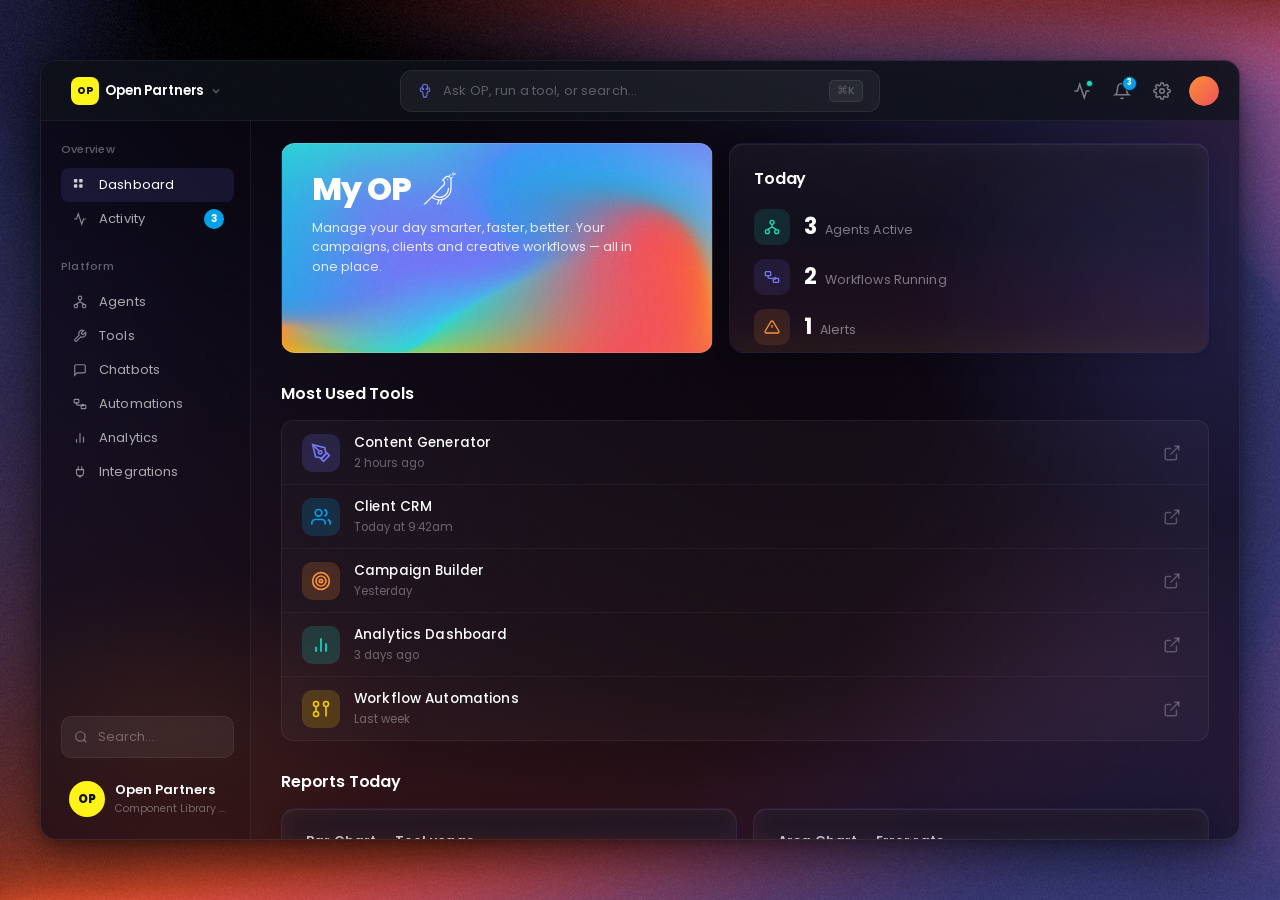
==== open-partners-dark-ui/index.html @ a2d7dea4 "Open Partners Dark UI — AI workspace dashboard Glassmorphism dark UI dashboard for Open Partners' in" ====
<!DOCTYPE html>
<html lang="en">
<head>
  <meta charset="UTF-8">
  <meta name="viewport" content="width=device-width, initial-scale=1.0">
  <title>Open Partners – Dark UI</title>
  <link rel="preconnect" href="https://fonts.googleapis.com">
  <link rel="preconnect" href="https://fonts.gstatic.com" crossorigin>
  <link href="https://fonts.googleapis.com/css2?family=Poppins:wght@300;400;500;600;700;800&display=swap" rel="stylesheet">
  <link rel="stylesheet" href="styles.css">
</head>
<body>

  <!-- OP branded background using the Abyss gradient image -->
  <div class="background"></div>

  <!-- Main application window – the dark glass container -->
  <div class="app-window">

    <!-- Workspace control bar -->
    <div class="control-bar">

      <!-- Left: workspace switcher (single OP identity) -->
      <div class="control-bar-left">
        <div class="workspace-switcher">
          <div class="workspace-icon">OP</div>
          <span class="workspace-name">Open Partners</span>
          <svg class="workspace-chevron" width="12" height="12" viewBox="0 0 24 24" fill="none" stroke="currentColor" stroke-width="2.5">
            <polyline points="6 9 12 15 18 9"/>
          </svg>
        </div>
      </div>

      <!-- Center: AI command bar -->
      <div class="command-bar">
        <svg class="command-bar-icon" width="16" height="16" viewBox="0 0 24 24" fill="none" stroke="currentColor" stroke-width="2">
          <path d="M12 2a4 4 0 0 1 4 4v1a3 3 0 0 1 3 3v1a2 2 0 0 1-2 2h-1l-2 8h-4l-2-8H7a2 2 0 0 1-2-2v-1a3 3 0 0 1 3-3V6a4 4 0 0 1 4-4z"/>
          <circle cx="9" cy="9" r="1" fill="currentColor"/>
          <circle cx="15" cy="9" r="1" fill="currentColor"/>
        </svg>
        <span class="command-bar-text">Ask OP, run a tool, or search…</span>
        <kbd class="command-bar-shortcut">⌘K</kbd>
      </div>

      <!-- Right: global controls -->
      <div class="control-bar-right">
        <!-- Activity pulse -->
        <div class="control-icon" title="Activity">
          <svg width="18" height="18" viewBox="0 0 24 24" fill="none" stroke="currentColor" stroke-width="2">
            <polyline points="22 12 18 12 15 21 9 3 6 12 2 12"/>
          </svg>
          <span class="control-dot"></span>
        </div>
        <!-- Notifications -->
        <div class="control-icon" title="Notifications">
          <svg width="18" height="18" viewBox="0 0 24 24" fill="none" stroke="currentColor" stroke-width="2">
            <path d="M18 8A6 6 0 0 0 6 8c0 7-3 9-3 9h18s-3-2-3-9"/>
            <path d="M13.73 21a2 2 0 0 1-3.46 0"/>
          </svg>
          <span class="badge">3</span>
        </div>
        <!-- Settings -->
        <div class="control-icon" title="Settings">
          <svg width="18" height="18" viewBox="0 0 24 24" fill="none" stroke="currentColor" stroke-width="2">
            <circle cx="12" cy="12" r="3"/>
            <path d="M19.4 15a1.65 1.65 0 0 0 .33 1.82l.06.06a2 2 0 0 1-2.83 2.83l-.06-.06a1.65 1.65 0 0 0-1.82-.33 1.65 1.65 0 0 0-1 1.51V21a2 2 0 0 1-4 0v-.09A1.65 1.65 0 0 0 9 19.4a1.65 1.65 0 0 0-1.82.33l-.06.06a2 2 0 0 1-2.83-2.83l.06-.06A1.65 1.65 0 0 0 4.68 15a1.65 1.65 0 0 0-1.51-1H3a2 2 0 0 1 0-4h.09A1.65 1.65 0 0 0 4.6 9a1.65 1.65 0 0 0-.33-1.82l-.06-.06a2 2 0 0 1 2.83-2.83l.06.06A1.65 1.65 0 0 0 9 4.68a1.65 1.65 0 0 0 1-1.51V3a2 2 0 0 1 4 0v.09a1.65 1.65 0 0 0 1 1.51 1.65 1.65 0 0 0 1.82-.33l.06-.06a2 2 0 0 1 2.83 2.83l-.06.06A1.65 1.65 0 0 0 19.4 9a1.65 1.65 0 0 0 1.51 1H21a2 2 0 0 1 0 4h-.09a1.65 1.65 0 0 0-1.51 1z"/>
          </svg>
        </div>
        <!-- Profile avatar -->
        <div class="control-avatar">
          <div class="control-avatar-img"></div>
        </div>
      </div>

    </div>

    <!-- Content area: sidebar + main -->
    <div class="content-area">

      <!-- Left sidebar -->
      <aside class="sidebar">
        <div class="sidebar-section">
          <span class="sidebar-label">Overview</span>
          <ul class="sidebar-list">
            <li class="sidebar-item active">
              <span class="sidebar-icon grid-icon">
                <svg width="14" height="14" viewBox="0 0 16 16" fill="currentColor">
                  <rect x="1" y="1" width="4" height="4" rx="1"/>
                  <rect x="7" y="1" width="4" height="4" rx="1"/>
                  <rect x="1" y="7" width="4" height="4" rx="1"/>
                  <rect x="7" y="7" width="4" height="4" rx="1"/>
                </svg>
              </span>
              Dashboard
            </li>
            <li class="sidebar-item">
              <span class="sidebar-icon">
                <svg width="14" height="14" viewBox="0 0 24 24" fill="none" stroke="currentColor" stroke-width="2">
                  <polyline points="22 12 18 12 15 21 9 3 6 12 2 12"/>
                </svg>
              </span>
              Activity
              <span class="updates-badge">3</span>
            </li>
          </ul>
        </div>

        <div class="sidebar-section">
          <span class="sidebar-label">Platform</span>
          <ul class="sidebar-list">
            <li class="sidebar-item">
              <span class="sidebar-icon">
                <!-- Agents (brain/network icon) -->
                <svg width="14" height="14" viewBox="0 0 24 24" fill="none" stroke="currentColor" stroke-width="2">
                  <circle cx="12" cy="5" r="3"/>
                  <circle cx="5" cy="19" r="3"/>
                  <circle cx="19" cy="19" r="3"/>
                  <line x1="12" y1="8" x2="12" y2="12"/>
                  <line x1="12" y1="12" x2="5" y2="16"/>
                  <line x1="12" y1="12" x2="19" y2="16"/>
                </svg>
              </span>
              Agents
            </li>
            <li class="sidebar-item">
              <span class="sidebar-icon">
                <!-- Tools (wrench icon) -->
                <svg width="14" height="14" viewBox="0 0 24 24" fill="none" stroke="currentColor" stroke-width="2">
                  <path d="M14.7 6.3a1 1 0 0 0 0 1.4l1.6 1.6a1 1 0 0 0 1.4 0l3.77-3.77a6 6 0 0 1-7.94 7.94l-6.91 6.91a2.12 2.12 0 0 1-3-3l6.91-6.91a6 6 0 0 1 7.94-7.94l-3.76 3.76z"/>
                </svg>
              </span>
              Tools
            </li>
            <li class="sidebar-item">
              <span class="sidebar-icon">
                <!-- Chatbots (chat bubble icon) -->
                <svg width="14" height="14" viewBox="0 0 24 24" fill="none" stroke="currentColor" stroke-width="2">
                  <path d="M21 15a2 2 0 0 1-2 2H7l-4 4V5a2 2 0 0 1 2-2h14a2 2 0 0 1 2 2z"/>
                </svg>
              </span>
              Chatbots
            </li>
            <li class="sidebar-item">
              <span class="sidebar-icon">
                <!-- Automations (workflow/bot icon) -->
                <svg width="14" height="14" viewBox="0 0 24 24" fill="none" stroke="currentColor" stroke-width="2">
                  <rect x="2" y="4" width="8" height="6" rx="1"/>
                  <rect x="14" y="14" width="8" height="6" rx="1"/>
                  <path d="M6 10v2a2 2 0 0 0 2 2h6"/>
                  <polyline points="16 12 18 14 16 16"/>
                </svg>
              </span>
              Automations
            </li>
            <li class="sidebar-item">
              <span class="sidebar-icon">
                <!-- Analytics (bar chart icon) -->
                <svg width="14" height="14" viewBox="0 0 24 24" fill="none" stroke="currentColor" stroke-width="2">
                  <line x1="18" y1="20" x2="18" y2="10"/>
                  <line x1="12" y1="20" x2="12" y2="4"/>
                  <line x1="6" y1="20" x2="6" y2="14"/>
                </svg>
              </span>
              Analytics
            </li>
            <li class="sidebar-item">
              <span class="sidebar-icon">
                <!-- Integrations (plug icon) -->
                <svg width="14" height="14" viewBox="0 0 24 24" fill="none" stroke="currentColor" stroke-width="2">
                  <path d="M12 22v-5"/>
                  <path d="M9 8V2"/>
                  <path d="M15 8V2"/>
                  <path d="M18 8v5a6 6 0 0 1-12 0V8z"/>
                </svg>
              </span>
              Integrations
            </li>
          </ul>
        </div>

        <!-- Sidebar bottom: search + profile pinned at bottom -->
        <div class="sidebar-bottom">
          <div class="sidebar-search">
            <svg class="sidebar-search-icon" width="14" height="14" viewBox="0 0 24 24" fill="none" stroke="currentColor" stroke-width="2">
              <circle cx="11" cy="11" r="8"/>
              <path d="M21 21l-4.35-4.35"/>
            </svg>
            <span class="sidebar-search-text">Search…</span>
          </div>

          <div class="sidebar-profile">
            <div class="sidebar-profile-avatar">OP</div>
            <div class="sidebar-profile-info">
              <span class="sidebar-profile-name">Open Partners</span>
              <span class="sidebar-profile-meta">Component Library v1.0</span>
            </div>
          </div>
        </div>
      </aside>

      <!-- Main content -->
      <main class="main-content">
        <!-- Top row: promo banner + stat card side by side -->
        <div class="top-row">
          <!-- Promotional banner – OP branded (half width) -->
          <div class="promo-banner">
            <div class="promo-content">
              <div class="myop-logo">
                <h2 class="myop-text">My OP</h2>
                <svg class="myop-bird" viewBox="490 0 90 85" fill="white" xmlns="http://www.w3.org/2000/svg">
                  <circle cx="554.5" cy="18.8" r="1.6"/>
                  <polygon points="573.7,2 563.9,10.3 573.7,6"/>
                  <polygon points="566.7,1 562.9,9.5 570.7,1"/>
                  <path d="M569.1,11L559,14.3c1.2,1.2,1.9,2.9,1.9,4.5V41c0,7-2.7,13.9-8,19.2c-5.3,5.3-12.3,8-19.2,8c-6,0-11.9-2-16.8-5.8
                    l2.3-2.3c9.4,7.2,22.9,6.5,31.5-2.1c4.7-4.7,7-10.8,7-17c0-0.9-0.7-1.6-1.6-1.6c-0.9,0-1.6,0.7-1.6,1.6c0,5.3-2,10.6-6.1,14.7
                    c-7.4,7.4-18.8,8-27,2.1l23.7-23.7c3.7-3.7,3.7-9.8,0-13.6c-0.2-0.2-0.5-0.4-0.7-0.7l0,0l5.6-5.6c1.2-1.2,2.9-1.9,4.5-1.9
                    s3.3,0.6,4.5,1.9l3.2-9.9L557,9.5c-0.8-0.2-1.6-0.3-2.5-0.3c-2.5,0-4.9,0.9-6.8,2.8l-8.8,8.8c0.5,0.1,1.1,0.3,1.6,0.5
                    c0.9,0.3,1.7,0.8,2.4,1.5c2.5,2.5,2.5,6.6,0,9.1L493.7,81h4.5l16.4-16.4l0,0c4.5,3.6,10,6,16,6.6l-4,9.8h3.5l4-9.6
                    c1.2,0,2.4-0.1,3.6-0.2l-4.2,9.8h3.5l4.4-10.6c13.1-3.4,22.8-15.3,22.8-29.5l0,0V18.8c0-0.8-0.1-1.7-0.3-2.5l0.9-0.9L569.1,11z"/>
                </svg>
              </div>
              <p class="promo-text">Manage your day smarter, faster, better. Your campaigns, clients and creative workflows — all in one place.</p>
              <!-- Informational context card — no CTA -->
            </div>
          </div>

          <!-- Today summary panel -->
          <div class="report-card stat-card today-panel">
            <h3 class="today-title">Today</h3>
            <div class="today-metrics">
              <div class="today-metric">
                <div class="today-metric-icon green">
                  <svg width="16" height="16" viewBox="0 0 24 24" fill="none" stroke="currentColor" stroke-width="2">
                    <circle cx="12" cy="5" r="3"/>
                    <circle cx="5" cy="19" r="3"/>
                    <circle cx="19" cy="19" r="3"/>
                    <line x1="12" y1="8" x2="12" y2="12"/>
                    <line x1="12" y1="12" x2="5" y2="16"/>
                    <line x1="12" y1="12" x2="19" y2="16"/>
                  </svg>
                </div>
                <div class="today-metric-info">
                  <span class="today-metric-value">3</span>
                  <span class="today-metric-label">Agents Active</span>
                </div>
              </div>
              <div class="today-metric">
                <div class="today-metric-icon purple">
                  <svg width="16" height="16" viewBox="0 0 24 24" fill="none" stroke="currentColor" stroke-width="2">
                    <rect x="2" y="4" width="8" height="6" rx="1"/>
                    <rect x="14" y="14" width="8" height="6" rx="1"/>
                    <path d="M6 10v2a2 2 0 0 0 2 2h6"/>
                    <polyline points="16 12 18 14 16 16"/>
                  </svg>
                </div>
                <div class="today-metric-info">
                  <span class="today-metric-value">2</span>
                  <span class="today-metric-label">Workflows Running</span>
                </div>
              </div>
              <div class="today-metric">
                <div class="today-metric-icon amber">
                  <svg width="16" height="16" viewBox="0 0 24 24" fill="none" stroke="currentColor" stroke-width="2">
                    <path d="M10.29 3.86L1.82 18a2 2 0 0 0 1.71 3h16.94a2 2 0 0 0 1.71-3L13.71 3.86a2 2 0 0 0-3.42 0z"/>
                    <line x1="12" y1="9" x2="12" y2="13"/>
                    <line x1="12" y1="17" x2="12.01" y2="17"/>
                  </svg>
                </div>
                <div class="today-metric-info">
                  <span class="today-metric-value">1</span>
                  <span class="today-metric-label">Alerts</span>
                </div>
              </div>
              <div class="today-metric">
                <div class="today-metric-icon blue">
                  <svg width="16" height="16" viewBox="0 0 24 24" fill="none" stroke="currentColor" stroke-width="2">
                    <path d="M9 11l3 3L22 4"/>
                    <path d="M21 12v7a2 2 0 0 1-2 2H5a2 2 0 0 1-2-2V5a2 2 0 0 1 2-2h11"/>
                  </svg>
                </div>
                <div class="today-metric-info">
                  <span class="today-metric-value">5</span>
                  <span class="today-metric-label">Tasks Today</span>
                </div>
              </div>
            </div>
          </div>
        </div>

        <!-- Most Used Tools -->
        <h2 class="section-title">Most Used Tools</h2>

        <div class="tools-list">
          <div class="tool-row">
            <div class="tool-icon purple">
              <svg width="20" height="20" viewBox="0 0 24 24" fill="none" stroke="currentColor" stroke-width="2">
                <path d="M12 19l7-7 3 3-7 7-3-3z"/>
                <path d="M18 13l-1.5-7.5L2 2l3.5 14.5L13 18l5-5z"/>
                <path d="M2 2l7.586 7.586"/>
                <circle cx="11" cy="11" r="2"/>
              </svg>
            </div>
            <div class="tool-info">
              <span class="tool-name">Content Generator</span>
              <span class="tool-time">2 hours ago</span>
            </div>
            <div class="tool-action">
              <svg width="18" height="18" viewBox="0 0 24 24" fill="none" stroke="currentColor" stroke-width="2">
                <path d="M18 13v6a2 2 0 0 1-2 2H5a2 2 0 0 1-2-2V8a2 2 0 0 1 2-2h6"/>
                <polyline points="15 3 21 3 21 9"/>
                <line x1="10" y1="14" x2="21" y2="3"/>
              </svg>
            </div>
          </div>

          <div class="tool-row">
            <div class="tool-icon blue">
              <svg width="20" height="20" viewBox="0 0 24 24" fill="none" stroke="currentColor" stroke-width="2">
                <path d="M17 21v-2a4 4 0 0 0-4-4H5a4 4 0 0 0-4 4v2"/>
                <circle cx="9" cy="7" r="4"/>
                <path d="M23 21v-2a4 4 0 0 0-3-3.87"/>
                <path d="M16 3.13a4 4 0 0 1 0 7.75"/>
              </svg>
            </div>
            <div class="tool-info">
              <span class="tool-name">Client CRM</span>
              <span class="tool-time">Today at 9:42am</span>
            </div>
            <div class="tool-action">
              <svg width="18" height="18" viewBox="0 0 24 24" fill="none" stroke="currentColor" stroke-width="2">
                <path d="M18 13v6a2 2 0 0 1-2 2H5a2 2 0 0 1-2-2V8a2 2 0 0 1 2-2h6"/>
                <polyline points="15 3 21 3 21 9"/>
                <line x1="10" y1="14" x2="21" y2="3"/>
              </svg>
            </div>
          </div>

          <div class="tool-row">
            <div class="tool-icon amber">
              <svg width="20" height="20" viewBox="0 0 24 24" fill="none" stroke="currentColor" stroke-width="2">
                <circle cx="12" cy="12" r="10"/>
                <circle cx="12" cy="12" r="6"/>
                <circle cx="12" cy="12" r="2"/>
              </svg>
            </div>
            <div class="tool-info">
              <span class="tool-name">Campaign Builder</span>
              <span class="tool-time">Yesterday</span>
            </div>
            <div class="tool-action">
              <svg width="18" height="18" viewBox="0 0 24 24" fill="none" stroke="currentColor" stroke-width="2">
                <path d="M18 13v6a2 2 0 0 1-2 2H5a2 2 0 0 1-2-2V8a2 2 0 0 1 2-2h6"/>
                <polyline points="15 3 21 3 21 9"/>
                <line x1="10" y1="14" x2="21" y2="3"/>
              </svg>
            </div>
          </div>

          <div class="tool-row">
            <div class="tool-icon green">
              <svg width="20" height="20" viewBox="0 0 24 24" fill="none" stroke="currentColor" stroke-width="2">
                <line x1="18" y1="20" x2="18" y2="10"/>
                <line x1="12" y1="20" x2="12" y2="4"/>
                <line x1="6" y1="20" x2="6" y2="14"/>
              </svg>
            </div>
            <div class="tool-info">
              <span class="tool-name">Analytics Dashboard</span>
              <span class="tool-time">3 days ago</span>
            </div>
            <div class="tool-action">
              <svg width="18" height="18" viewBox="0 0 24 24" fill="none" stroke="currentColor" stroke-width="2">
                <path d="M18 13v6a2 2 0 0 1-2 2H5a2 2 0 0 1-2-2V8a2 2 0 0 1 2-2h6"/>
                <polyline points="15 3 21 3 21 9"/>
                <line x1="10" y1="14" x2="21" y2="3"/>
              </svg>
            </div>
          </div>

          <div class="tool-row">
            <div class="tool-icon yellow">
              <svg width="20" height="20" viewBox="0 0 24 24" fill="none" stroke="currentColor" stroke-width="2">
                <circle cx="6" cy="6" r="3"/>
                <circle cx="6" cy="18" r="3"/>
                <line x1="6" y1="9" x2="6" y2="15"/>
                <path d="M18 9a3 3 0 1 0 0-6 3 3 0 0 0 0 6z"/>
                <line x1="18" y1="9" x2="18" y2="21"/>
              </svg>
            </div>
            <div class="tool-info">
              <span class="tool-name">Workflow Automations</span>
              <span class="tool-time">Last week</span>
            </div>
            <div class="tool-action">
              <svg width="18" height="18" viewBox="0 0 24 24" fill="none" stroke="currentColor" stroke-width="2">
                <path d="M18 13v6a2 2 0 0 1-2 2H5a2 2 0 0 1-2-2V8a2 2 0 0 1 2-2h6"/>
                <polyline points="15 3 21 3 21 9"/>
                <line x1="10" y1="14" x2="21" y2="3"/>
              </svg>
            </div>
          </div>
        </div>

        <!-- Reports Today -->
        <h2 class="section-title">Reports Today</h2>

        <div class="report-grid">

          <!-- Bar Chart – Tool Usage -->
          <div class="report-card">
            <h3 class="report-card-title">Bar Chart — Tool usage</h3>
            <div class="bar-chart">
              <div class="bar-y-axis">
                <span>800</span><span>600</span><span>400</span><span>200</span><span>0</span>
              </div>
              <div class="bar-chart-bars">
                <div class="bar-group">
                  <div class="bar" style="height: 48%"></div>
                  <span class="bar-label">P&C Bot</span>
                </div>
                <div class="bar-group">
                  <div class="bar" style="height: 38%"></div>
                  <span class="bar-label">Brief Builder</span>
                </div>
                <div class="bar-group">
                  <div class="bar" style="height: 85%"></div>
                  <span class="bar-label">AI Glossary</span>
                </div>
                <div class="bar-group">
                  <div class="bar" style="height: 22%"></div>
                  <span class="bar-label">Planner</span>
                </div>
                <div class="bar-group">
                  <div class="bar" style="height: 12%"></div>
                  <span class="bar-label">Voice Check</span>
                </div>
              </div>
            </div>
          </div>

          <!-- Area Chart – Error Rate -->
          <div class="report-card">
            <h3 class="report-card-title">Area Chart — Error rate</h3>
            <div class="area-chart">
              <div class="area-y-axis">
                <span>160</span><span>120</span><span>80</span><span>40</span><span>0</span>
              </div>
              <div class="area-chart-container">
                <svg class="area-svg" viewBox="0 0 400 200" preserveAspectRatio="none">
                  <defs>
                    <linearGradient id="areaFill" x1="0" y1="0" x2="0" y2="1">
                      <stop offset="0%" stop-color="var(--op-red)" stop-opacity="0.3"/>
                      <stop offset="100%" stop-color="var(--op-red)" stop-opacity="0.02"/>
                    </linearGradient>
                  </defs>
                  <path class="area-fill" d="M0,80 C30,75 60,50 100,30 C140,10 170,10 200,25 C230,40 260,90 300,100 C340,110 370,85 400,70 L400,200 L0,200 Z" fill="url(#areaFill)"/>
                  <path class="area-line" d="M0,80 C30,75 60,50 100,30 C140,10 170,10 200,25 C230,40 260,90 300,100 C340,110 370,85 400,70" fill="none" stroke="var(--op-red)" stroke-width="2.5"/>
                </svg>
                <div class="area-x-axis">
                  <span>Jan</span><span>Feb</span><span>Mar</span><span>Apr</span><span>May</span><span>Jun</span><span>Jul</span>
                </div>
              </div>
            </div>
          </div>

          <!-- Donut Chart – Tool Status -->
          <div class="report-card">
            <h3 class="report-card-title">Donut Chart — Tool status</h3>
            <div class="donut-chart">
              <svg class="donut-svg" viewBox="0 0 160 160">
                <circle cx="80" cy="80" r="60" fill="none" stroke="rgba(255,255,255,0.06)" stroke-width="22"/>
                <!-- Active: ~65% = 245 of 377 -->
                <circle class="donut-segment donut-active" cx="80" cy="80" r="60" fill="none" stroke="var(--op-green)" stroke-width="22" stroke-dasharray="245 377" stroke-dashoffset="0" transform="rotate(-90 80 80)"/>
                <!-- Errored: ~15% = 56 of 377 -->
                <circle class="donut-segment donut-errored" cx="80" cy="80" r="60" fill="none" stroke="var(--op-red)" stroke-width="22" stroke-dasharray="56 377" stroke-dashoffset="-245" transform="rotate(-90 80 80)"/>
                <!-- Idle: ~20% = 76 of 377 -->
                <circle class="donut-segment donut-idle" cx="80" cy="80" r="60" fill="none" stroke="var(--op-yellow)" stroke-width="22" stroke-dasharray="76 377" stroke-dashoffset="-301" transform="rotate(-90 80 80)"/>
              </svg>
              <div class="donut-legend">
                <div class="legend-item"><span class="legend-dot" style="background: var(--op-green)"></span>Active</div>
                <div class="legend-item"><span class="legend-dot" style="background: var(--op-red)"></span>Errored</div>
                <div class="legend-item"><span class="legend-dot" style="background: var(--op-yellow)"></span>Idle</div>
              </div>
            </div>
          </div>

          <!-- Progress Rings -->
          <div class="report-card">
            <h3 class="report-card-title">Progress Rings</h3>
            <div class="progress-rings">
              <div class="ring-group">
                <svg class="ring-svg" viewBox="0 0 100 100">
                  <circle cx="50" cy="50" r="38" fill="none" stroke="rgba(255,255,255,0.08)" stroke-width="8"/>
                  <circle cx="50" cy="50" r="38" fill="none" stroke="var(--op-green)" stroke-width="8" stroke-dasharray="208 239" stroke-linecap="round" transform="rotate(-90 50 50)"/>
                </svg>
                <span class="ring-value">87%</span>
                <span class="ring-label">Uptime</span>
              </div>
              <div class="ring-group">
                <svg class="ring-svg" viewBox="0 0 100 100">
                  <circle cx="50" cy="50" r="38" fill="none" stroke="rgba(255,255,255,0.08)" stroke-width="8"/>
                  <circle cx="50" cy="50" r="38" fill="none" stroke="var(--op-blue)" stroke-width="8" stroke-dasharray="153 239" stroke-linecap="round" transform="rotate(-90 50 50)"/>
                </svg>
                <span class="ring-value">64%</span>
                <span class="ring-label">Accuracy</span>
              </div>
              <div class="ring-group">
                <svg class="ring-svg" viewBox="0 0 100 100">
                  <circle cx="50" cy="50" r="38" fill="none" stroke="rgba(255,255,255,0.08)" stroke-width="8"/>
                  <circle cx="50" cy="50" r="38" fill="none" stroke="var(--op-amber)" stroke-width="8" stroke-dasharray="76 239" stroke-linecap="round" transform="rotate(-90 50 50)"/>
                </svg>
                <span class="ring-value">32%</span>
                <span class="ring-label">Capacity</span>
              </div>
            </div>
          </div>

        </div>
      </main>
    </div>
  </div>

</body>
</html>
---- open-partners-dark-ui/styles.css ----
/* ==========================================================================
   OPEN PARTNERS – DARK UI

   Iteration on the Adobe Creative Cloud glassmorphism clone,
   re-branded with Open Partners colours, Abyss background image,
   and OP logo. Same glass construction techniques, new palette.
   ========================================================================== */

/* --------------------------------------------------------------------------
   OP BRAND COLOUR VARIABLES
   -------------------------------------------------------------------------- */
:root {
  --op-yellow: #FFF519;
  --op-mustard: #F0CC00;
  --op-amber: #FB9138;
  --op-red: #F04F57;
  --op-purple: #7377F6;
  --op-blue: #04A1E9;
  --op-green: #17DDBF;
  --op-white: #FFFFFF;
  --op-light-grey: #F5F5F5;
  --op-black: #111111;
}

/* --------------------------------------------------------------------------
   RESET & BASE
   -------------------------------------------------------------------------- */
*, *::before, *::after {
  margin: 0;
  padding: 0;
  box-sizing: border-box;
}

body {
  min-height: 100vh;
  display: flex;
  align-items: center;
  justify-content: center;
  font-family: 'Poppins', -apple-system, BlinkMacSystemFont, 'Helvetica Neue', Arial, sans-serif;
  -webkit-font-smoothing: antialiased;
  overflow: hidden;
  background: var(--op-black);
}

/* --------------------------------------------------------------------------
   BACKGROUND – OP Abyss gradient image

   Instead of layered CSS gradients, we use the OP branded Abyss
   background image. It features deep purples, warm orange at bottom-left,
   and pink/blue at the edges — perfect for glass colour bleed.
   -------------------------------------------------------------------------- */
.background {
  position: fixed;
  inset: 0;
  z-index: 0;
  background: var(--op-black);
  background-image: url('../assets/backgrounds/OP Gradients Dark_Abyss (1).jpg');
  background-size: cover;
  background-position: center;
  background-repeat: no-repeat;
}

/* --------------------------------------------------------------------------
   APP WINDOW – The main frosted glass container

   Same glass construction as the Adobe version but tuned for the Abyss
   background. Slightly lower opacity to let the warm orange/purple bleed
   through more visibly at the edges.
   -------------------------------------------------------------------------- */
.app-window {
  position: relative;
  z-index: 1;
  width: 1200px;
  height: 780px;
  border-radius: 16px;
  overflow: hidden;
  display: flex;
  flex-direction: column;

  /*
   * Glass fill: dark with 0.70 opacity — slightly more transparent than
   * the Adobe version to let the Abyss warm tones bleed through at edges.
   */
  background: rgba(12, 8, 20, 0.70);

  /*
   * backdrop-filter creates the frosted glass blur.
   * 40px matches the heavy, smooth blur from the Adobe version.
   */
  backdrop-filter: blur(40px);
  -webkit-backdrop-filter: blur(40px);

  /* Subtle border with glass-edge highlight */
  border: 1px solid rgba(255, 255, 255, 0.08);

  /* Shadow stack for floating depth */
  box-shadow:
    0 25px 80px rgba(0, 0, 0, 0.5),
    0 10px 30px rgba(0, 0, 0, 0.3),
    0 2px 8px rgba(0, 0, 0, 0.2);
}

/*
 * Warm colour bleed from the Abyss background.
 * The Abyss image has warm orange at bottom-left and pink/purple at right,
 * so we reinforce that with matching tinted radial gradients.
 */
.app-window::after {
  content: '';
  position: absolute;
  inset: 0;
  z-index: 0;
  pointer-events: none;
  border-radius: 16px;
  background:
    radial-gradient(
      ellipse 40% 50% at 95% 30%,
      rgba(115, 119, 246, 0.10) 0%,
      transparent 60%
    ),
    radial-gradient(
      ellipse 45% 40% at 10% 85%,
      rgba(251, 145, 56, 0.08) 0%,
      transparent 50%
    ),
    radial-gradient(
      ellipse 50% 50% at 90% 80%,
      rgba(240, 79, 87, 0.06) 0%,
      transparent 50%
    );
}

/* --------------------------------------------------------------------------
   WORKSPACE CONTROL BAR

   Replaces the Adobe-style title bar with an AI workspace control bar.
   Three-zone layout: identity (left), command bar (center), controls (right).
   -------------------------------------------------------------------------- */
.control-bar {
  display: flex;
  align-items: center;
  height: 60px;
  padding: 0 20px;
  flex-shrink: 0;
  border-bottom: 1px solid rgba(255, 255, 255, 0.06);
  position: relative;
  z-index: 10;
  background: rgba(16, 20, 28, 0.6);
  backdrop-filter: blur(40px);
  -webkit-backdrop-filter: blur(40px);
}

/* LEFT: Product identity + workspace switcher */
.control-bar-left {
  display: flex;
  align-items: center;
  gap: 14px;
  flex-shrink: 0;
  min-width: 180px;
}

/* Workspace icon — compact OP monogram replacing the full logo */
.workspace-icon {
  width: 28px;
  height: 28px;
  border-radius: 8px;
  background: var(--op-yellow);
  color: var(--op-black);
  font-size: 10px;
  font-weight: 800;
  display: flex;
  align-items: center;
  justify-content: center;
  flex-shrink: 0;
  letter-spacing: 0.02em;
}

.workspace-switcher {
  display: flex;
  align-items: center;
  gap: 6px;
  cursor: pointer;
  padding: 5px 10px;
  border-radius: 8px;
  transition: background 0.15s;
}

.workspace-switcher:hover {
  background: rgba(255, 255, 255, 0.06);
}

.workspace-name {
  font-size: 13.5px;
  font-weight: 600;
  color: #ffffff;
  letter-spacing: -0.01em;
}

.workspace-chevron {
  color: rgba(255, 255, 255, 0.35);
}

/* CENTER: AI command bar — the primary interaction point */
.command-bar {
  flex: 1;
  max-width: 480px;
  margin: 0 auto;
  display: flex;
  align-items: center;
  gap: 10px;
  padding: 9px 16px;
  border-radius: 12px;
  background: rgba(255, 255, 255, 0.05);
  border: 1px solid rgba(255, 255, 255, 0.07);
  cursor: pointer;
  transition: background 0.15s, border-color 0.15s;
}

.command-bar:hover {
  background: rgba(255, 255, 255, 0.08);
  border-color: rgba(255, 255, 255, 0.12);
}

.command-bar-icon {
  color: var(--op-purple);
  flex-shrink: 0;
  opacity: 0.8;
}

.command-bar-text {
  font-size: 13px;
  color: rgba(255, 255, 255, 0.3);
  flex: 1;
  letter-spacing: 0.01em;
}

.command-bar-shortcut {
  font-family: inherit;
  font-size: 10.5px;
  font-weight: 500;
  color: rgba(255, 255, 255, 0.25);
  background: rgba(255, 255, 255, 0.06);
  border: 1px solid rgba(255, 255, 255, 0.08);
  border-radius: 5px;
  padding: 2px 7px;
  flex-shrink: 0;
  letter-spacing: 0.02em;
}

/* RIGHT: Global controls */
.control-bar-right {
  display: flex;
  align-items: center;
  gap: 6px;
  flex-shrink: 0;
  min-width: 180px;
  justify-content: flex-end;
}

.control-icon {
  width: 34px;
  height: 34px;
  border-radius: 8px;
  display: flex;
  align-items: center;
  justify-content: center;
  color: rgba(255, 255, 255, 0.45);
  cursor: pointer;
  position: relative;
  transition: background 0.15s, color 0.15s;
}

.control-icon:hover {
  background: rgba(255, 255, 255, 0.06);
  color: rgba(255, 255, 255, 0.7);
}

/* Green activity pulse dot */
.control-dot {
  position: absolute;
  top: 6px;
  right: 6px;
  width: 7px;
  height: 7px;
  border-radius: 50%;
  background: var(--op-green);
  border: 1.5px solid rgba(16, 20, 28, 0.8);
}

/* Notification badge – OP blue */
.badge {
  position: absolute;
  top: 2px;
  right: 2px;
  background: var(--op-blue);
  color: white;
  font-size: 8px;
  font-weight: 700;
  width: 15px;
  height: 15px;
  border-radius: 50%;
  display: flex;
  align-items: center;
  justify-content: center;
  line-height: 1;
  border: 1.5px solid rgba(16, 20, 28, 0.8);
}

/* Profile avatar */
.control-avatar {
  width: 30px;
  height: 30px;
  border-radius: 50%;
  overflow: hidden;
  cursor: pointer;
  margin-left: 4px;
}

.control-avatar-img {
  width: 100%;
  height: 100%;
  border-radius: 50%;
  background: linear-gradient(135deg, var(--op-amber) 0%, var(--op-red) 100%);
}

/* --------------------------------------------------------------------------
   CONTENT AREA
   -------------------------------------------------------------------------- */
.content-area {
  display: flex;
  flex: 1;
  overflow: hidden;
  position: relative;
  z-index: 1;
}

/* --------------------------------------------------------------------------
   SIDEBAR
   -------------------------------------------------------------------------- */
.sidebar {
  width: 210px;
  flex-shrink: 0;
  padding: 20px 16px 12px 20px;
  border-right: 1px solid rgba(255, 255, 255, 0.06);
  overflow-y: auto;
  background: rgba(0, 0, 0, 0.1);
  display: flex;
  flex-direction: column;
}

.sidebar-section { margin-bottom: 22px; }

/* Push the bottom section to the bottom of the sidebar */
.sidebar-bottom {
  margin-top: auto;
  padding-top: 16px;
  display: flex;
  flex-direction: column;
  gap: 12px;
}

/* Sidebar search bar */
.sidebar-search {
  display: flex;
  align-items: center;
  gap: 10px;
  padding: 10px 12px;
  border-radius: 10px;
  background: rgba(255, 255, 255, 0.06);
  border: 1px solid rgba(255, 255, 255, 0.06);
  cursor: pointer;
}

.sidebar-search-icon {
  color: rgba(255, 255, 255, 0.35);
  flex-shrink: 0;
}

.sidebar-search-text {
  font-size: 13px;
  color: rgba(255, 255, 255, 0.3);
}

/* Sidebar profile card */
.sidebar-profile {
  display: flex;
  align-items: center;
  gap: 10px;
  padding: 10px 8px;
  border-radius: 10px;
  cursor: pointer;
}

.sidebar-profile-avatar {
  width: 36px;
  height: 36px;
  border-radius: 50%;
  background: var(--op-yellow);
  color: var(--op-black);
  font-size: 12px;
  font-weight: 800;
  display: flex;
  align-items: center;
  justify-content: center;
  flex-shrink: 0;
  letter-spacing: 0.02em;
}

.sidebar-profile-info {
  display: flex;
  flex-direction: column;
  gap: 1px;
  min-width: 0;
}

.sidebar-profile-name {
  font-size: 13px;
  font-weight: 600;
  color: #ffffff;
  white-space: nowrap;
  overflow: hidden;
  text-overflow: ellipsis;
}

.sidebar-profile-meta {
  font-size: 10.5px;
  color: rgba(255, 255, 255, 0.35);
  white-space: nowrap;
  overflow: hidden;
  text-overflow: ellipsis;
}

.sidebar-label {
  display: block;
  font-size: 11px;
  font-weight: 500;
  color: rgba(255, 255, 255, 0.35);
  margin-bottom: 10px;
  letter-spacing: 0.02em;
}

.sidebar-list { list-style: none; }

.sidebar-item {
  display: flex;
  align-items: center;
  gap: 10px;
  padding: 7px 10px;
  border-radius: 8px;
  font-size: 13px;
  color: rgba(255, 255, 255, 0.65);
  cursor: pointer;
  position: relative;
  letter-spacing: 0.01em;
}

/* Active sidebar item – OP purple-tinted highlight */
.sidebar-item.active {
  background: rgba(115, 119, 246, 0.12);
  color: #ffffff;
}

.sidebar-icon {
  width: 18px;
  height: 18px;
  display: flex;
  align-items: center;
  justify-content: center;
  flex-shrink: 0;
  color: rgba(255, 255, 255, 0.5);
}

.sidebar-item.active .sidebar-icon {
  color: rgba(255, 255, 255, 0.8);
}

.font-icon {
  font-family: Georgia, 'Times New Roman', serif;
  font-style: italic;
  font-size: 16px;
  font-weight: 700;
  color: rgba(255, 255, 255, 0.5);
}

/* Sidebar badges – OP branded colours */
.app-badge {
  font-size: 9px;
  font-weight: 700;
  width: 18px;
  height: 18px;
  border-radius: 4px;
  display: flex;
  align-items: center;
  justify-content: center;
  color: white;
}

.app-badge.st { background: var(--op-green); }
.app-badge.pf { background: var(--op-purple); }
.app-badge.be { background: var(--op-blue); }

/* Updates badge – OP blue */
.updates-badge {
  margin-left: auto;
  background: var(--op-blue);
  color: white;
  font-size: 10px;
  font-weight: 700;
  min-width: 20px;
  height: 20px;
  border-radius: 10px;
  display: flex;
  align-items: center;
  justify-content: center;
  padding: 0 6px;
}

/* --------------------------------------------------------------------------
   MAIN CONTENT
   -------------------------------------------------------------------------- */
.main-content {
  flex: 1;
  padding: 22px 30px 30px 30px;
  overflow-y: auto;
}

.main-header {
  display: flex;
  align-items: baseline;
  gap: 30px;
  margin-bottom: 22px;
}

.main-title {
  font-size: 22px;
  font-weight: 600;
  color: #ffffff;
  letter-spacing: -0.01em;
}

.sub-tabs {
  display: flex;
  gap: 24px;
}

.sub-tab {
  font-size: 13.5px;
  color: rgba(255, 255, 255, 0.4);
  text-decoration: none;
  cursor: pointer;
  font-weight: 500;
  position: relative;
  padding-bottom: 4px;
}

.sub-tab.active { color: #ffffff; }

/* Active sub-tab underline – OP purple */
.sub-tab.active::after {
  content: '';
  position: absolute;
  bottom: 0;
  left: 0;
  right: 0;
  height: 2px;
  background: var(--op-purple);
  border-radius: 1px;
}

/* --------------------------------------------------------------------------
   TOP ROW – Promo banner + stat card side by side
   -------------------------------------------------------------------------- */
.top-row {
  display: flex;
  gap: 16px;
  margin-bottom: 28px;
}

/* --------------------------------------------------------------------------
   PROMO BANNER

   Now sits at half-width inside .top-row alongside the stat card.
   -------------------------------------------------------------------------- */
.promo-banner {
  position: relative;
  border-radius: 14px;
  overflow: hidden;
  height: 210px;
  flex: 1;
  display: flex;

  /* OP branded background image */
  background-image: url('../assets/backgrounds/OP Gradients Colour_Hyperwave.jpg');
  background-size: cover;
  background-position: center;
  background-repeat: no-repeat;

  border: 1px solid rgba(255, 255, 255, 0.12);
}

/* Stat card sits next to promo, same height, uses report-card glass style */
.stat-card {
  flex: 1;
  height: 210px;
  min-height: 210px;
}

.promo-content {
  padding: 28px 30px;
  position: relative;
  z-index: 2;
  max-width: 400px;
}

.promo-badge {
  display: inline-flex;
  align-items: center;
  justify-content: center;
  width: 32px;
  height: 32px;
  border-radius: 7px;
  background: var(--op-green);
  color: var(--op-black);
  font-size: 14px;
  font-weight: 700;
  margin-bottom: 6px;
}

/* "My OP" logo lockup with bird */
.myop-logo {
  display: flex;
  align-items: center;
  gap: 10px;
  margin-bottom: 12px;
}

.myop-text {
  font-size: 32px;
  font-weight: 800;
  color: #ffffff;
  letter-spacing: -0.02em;
  line-height: 1;
}

.myop-bird {
  height: 34px;
  width: auto;
  fill: #ffffff;
  opacity: 0.95;
}

.promo-text {
  font-size: 12.5px;
  line-height: 1.55;
  color: rgba(255, 255, 255, 0.85);
  margin-bottom: 18px;
  max-width: 320px;
}

/* Promo CTA button – OP yellow/black */
.promo-btn {
  padding: 9px 22px;
  border-radius: 20px;
  border: none;
  background: var(--op-yellow);
  color: var(--op-black);
  font-size: 12.5px;
  font-weight: 600;
  cursor: pointer;
  letter-spacing: 0.02em;
}

/* --------------------------------------------------------------------------
   MOST USED TOOLS
   -------------------------------------------------------------------------- */
.section-title {
  font-size: 16px;
  font-weight: 600;
  color: #ffffff;
  margin-bottom: 14px;
  letter-spacing: -0.01em;
}

.tools-list {
  margin-bottom: 28px;
  border-radius: 12px;
  overflow: hidden;
  background: rgba(255, 255, 255, 0.03);
  border: 1px solid rgba(255, 255, 255, 0.06);
}

.tool-row {
  display: flex;
  align-items: center;
  padding: 12px 20px;
  border-bottom: 1px solid rgba(255, 255, 255, 0.04);
  gap: 14px;
}

.tool-row:last-child {
  border-bottom: none;
}

.tool-icon {
  width: 38px;
  height: 38px;
  border-radius: 10px;
  display: flex;
  align-items: center;
  justify-content: center;
  flex-shrink: 0;
  color: white;
}

.tool-icon.purple {
  background: rgba(115, 119, 246, 0.18);
  color: var(--op-purple);
}

.tool-icon.blue {
  background: rgba(4, 161, 233, 0.18);
  color: var(--op-blue);
}

.tool-icon.amber {
  background: rgba(251, 145, 56, 0.18);
  color: var(--op-amber);
}

.tool-icon.green {
  background: rgba(23, 221, 191, 0.18);
  color: var(--op-green);
}

.tool-icon.yellow {
  background: rgba(240, 204, 0, 0.18);
  color: var(--op-mustard);
}

.tool-info {
  display: flex;
  flex-direction: column;
  gap: 2px;
  flex: 1;
  min-width: 0;
}

.tool-name {
  font-size: 13.5px;
  font-weight: 500;
  color: #ffffff;
  letter-spacing: 0.01em;
}

.tool-time {
  font-size: 11.5px;
  color: rgba(255, 255, 255, 0.35);
}

.tool-action {
  color: rgba(255, 255, 255, 0.25);
  cursor: pointer;
  display: flex;
  align-items: center;
  justify-content: center;
  flex-shrink: 0;
  width: 32px;
  height: 32px;
  border-radius: 6px;
  transition: color 0.15s, background 0.15s;
}

.tool-action:hover {
  color: rgba(255, 255, 255, 0.5);
  background: rgba(255, 255, 255, 0.06);
}

/* --------------------------------------------------------------------------
   SECTION LABELS
   -------------------------------------------------------------------------- */
.section-label {
  font-size: 12px;
  color: rgba(255, 255, 255, 0.35);
  margin-bottom: 12px;
  letter-spacing: 0.02em;
}

/* --------------------------------------------------------------------------
   INSTALLED APPS LIST
   -------------------------------------------------------------------------- */
.installed-list {
  margin-bottom: 28px;
  border-radius: 12px;
  overflow: hidden;
  position: relative;
  background: rgba(255, 255, 255, 0.03);
  border: 1px solid rgba(255, 255, 255, 0.06);
}

/* Static scrollbar track */
.installed-list::after {
  content: '';
  position: absolute;
  right: 6px;
  top: 12px;
  bottom: 12px;
  width: 3px;
  border-radius: 2px;
  background: rgba(255, 255, 255, 0.08);
  pointer-events: none;
}

.installed-list::-webkit-scrollbar { width: 4px; }
.installed-list::-webkit-scrollbar-track {
  background: rgba(255, 255, 255, 0.04);
  border-radius: 2px;
  margin: 8px 0;
}
.installed-list::-webkit-scrollbar-thumb {
  background: rgba(255, 255, 255, 0.15);
  border-radius: 2px;
}

.app-row {
  display: flex;
  align-items: center;
  padding: 14px 20px;
  border-bottom: 1px solid rgba(255, 255, 255, 0.04);
}
.app-row:last-child { border-bottom: none; }

.app-row-left {
  display: flex;
  align-items: center;
  gap: 14px;
  min-width: 180px;
}

.app-row-center {
  display: flex;
  align-items: center;
  gap: 8px;
  flex: 1;
}

.app-row-right {
  display: flex;
  align-items: center;
  gap: 12px;
  margin-left: auto;
}

/* --------------------------------------------------------------------------
   APP ICONS – Same Adobe brand colours (unchanged)
   -------------------------------------------------------------------------- */
.app-icon {
  width: 40px;
  height: 40px;
  border-radius: 10px;
  display: flex;
  align-items: center;
  justify-content: center;
  font-size: 16px;
  font-weight: 700;
  color: white;
  flex-shrink: 0;
}

.app-icon.ps {
  background: linear-gradient(135deg, #31a8ff 0%, #001e36 100%);
  border: 1px solid rgba(49, 168, 255, 0.3);
}
.app-icon.ai {
  background: linear-gradient(135deg, #ff9a00 0%, #330000 100%);
  border: 1px solid rgba(255, 154, 0, 0.3);
}
.app-icon.xd {
  background: linear-gradient(135deg, #ff61f6 0%, #2a0024 100%);
  border: 1px solid rgba(255, 97, 246, 0.3);
}
.app-icon.pr {
  background: linear-gradient(135deg, #9999ff 0%, #00005b 100%);
  border: 1px solid rgba(153, 153, 255, 0.3);
}
.app-icon.ae {
  background: linear-gradient(135deg, #9999ff 0%, #00005b 100%);
  border: 1px solid rgba(153, 153, 255, 0.3);
}
.app-icon.id {
  background: linear-gradient(135deg, #ff3366 0%, #49021f 100%);
  border: 1px solid rgba(255, 51, 102, 0.3);
}

.app-name {
  font-size: 14px;
  font-weight: 500;
  color: #ffffff;
  letter-spacing: 0.01em;
}

/* Status dots – OP branded */
.status-dot {
  width: 8px;
  height: 8px;
  border-radius: 50%;
}
.status-dot.green { background: var(--op-green); }
.status-dot.blue { background: var(--op-blue); }

.status-text {
  font-size: 12.5px;
  color: rgba(255, 255, 255, 0.5);
}

/* --------------------------------------------------------------------------
   BUTTONS – OP branded accents
   -------------------------------------------------------------------------- */

/* "Open" button */
.btn-open {
  padding: 7px 24px;
  border-radius: 20px;
  border: 1.5px solid rgba(255, 255, 255, 0.25);
  background: transparent;
  color: rgba(255, 255, 255, 0.85);
  font-size: 12.5px;
  font-weight: 500;
  cursor: pointer;
  letter-spacing: 0.02em;
}

/* "Update this app" button – OP purple accent */
.btn-update {
  padding: 7px 20px;
  border-radius: 20px;
  border: 1.5px solid var(--op-purple);
  background: transparent;
  color: #a0a4ff;
  font-size: 12.5px;
  font-weight: 500;
  cursor: pointer;
  letter-spacing: 0.02em;
}

.btn-more {
  width: 32px;
  height: 32px;
  border-radius: 50%;
  border: none;
  background: transparent;
  color: rgba(255, 255, 255, 0.4);
  font-size: 18px;
  cursor: pointer;
  display: flex;
  align-items: center;
  justify-content: center;
  letter-spacing: 2px;
}

/* --------------------------------------------------------------------------
   REPORT CARDS – Data visualization grid

   2×2 grid of glass cards containing charts. Same glass construction
   as the plan cards but taller to hold visualizations.
   -------------------------------------------------------------------------- */
.report-grid {
  display: grid;
  grid-template-columns: repeat(2, 1fr);
  gap: 16px;
  padding-bottom: 20px;
}

.report-card {
  border-radius: 14px;
  padding: 22px 24px;
  position: relative;
  overflow: hidden;

  background:
    linear-gradient(
      180deg,
      rgba(255, 255, 255, 0.05) 0%,
      rgba(115, 119, 246, 0.03) 100%
    );

  border: 1px solid rgba(115, 119, 246, 0.10);

  backdrop-filter: blur(10px);
  -webkit-backdrop-filter: blur(10px);

  box-shadow:
    0 4px 20px rgba(0, 0, 0, 0.2),
    inset 0 1px 0 rgba(255, 255, 255, 0.06);
}

/* Warm glow at card bottom */
.report-card::after {
  content: '';
  position: absolute;
  bottom: 0;
  left: 0;
  right: 0;
  height: 60%;
  border-radius: 0 0 14px 14px;
  background: linear-gradient(
    to top,
    rgba(251, 145, 56, 0.10) 0%,
    rgba(240, 79, 87, 0.06) 30%,
    transparent 100%
  );
  pointer-events: none;
  z-index: 0;
}

.report-card > * {
  position: relative;
  z-index: 1;
}

.report-card-title {
  font-size: 13px;
  font-weight: 600;
  color: rgba(255, 255, 255, 0.75);
  margin-bottom: 20px;
  letter-spacing: 0.01em;
}

/* --------------------------------------------------------------------------
   BAR CHART
   -------------------------------------------------------------------------- */
.bar-chart {
  display: flex;
  gap: 8px;
  height: 180px;
}

.bar-y-axis {
  display: flex;
  flex-direction: column;
  justify-content: space-between;
  padding-bottom: 22px;
}

.bar-y-axis span {
  font-size: 10px;
  color: rgba(255, 255, 255, 0.3);
  text-align: right;
  min-width: 28px;
}

.bar-chart-bars {
  flex: 1;
  display: flex;
  align-items: flex-end;
  gap: 12px;
  padding-bottom: 22px;
  border-bottom: 1px solid rgba(255, 255, 255, 0.08);
}

.bar-group {
  flex: 1;
  display: flex;
  flex-direction: column;
  align-items: center;
  gap: 8px;
  height: 100%;
  justify-content: flex-end;
}

.bar {
  width: 100%;
  max-width: 36px;
  background: var(--op-yellow);
  border-radius: 3px 3px 0 0;
  min-height: 4px;
}

.bar-label {
  font-size: 9.5px;
  color: rgba(255, 255, 255, 0.4);
  white-space: nowrap;
  position: absolute;
  bottom: 0;
  transform: translateY(100%);
}

.bar-group {
  position: relative;
}

.bar-label {
  position: relative;
  transform: none;
  bottom: auto;
}

/* --------------------------------------------------------------------------
   AREA CHART
   -------------------------------------------------------------------------- */
.area-chart {
  display: flex;
  gap: 8px;
  height: 180px;
}

.area-y-axis {
  display: flex;
  flex-direction: column;
  justify-content: space-between;
  padding-bottom: 22px;
}

.area-y-axis span {
  font-size: 10px;
  color: rgba(255, 255, 255, 0.3);
  text-align: right;
  min-width: 28px;
}

.area-chart-container {
  flex: 1;
  display: flex;
  flex-direction: column;
}

.area-svg {
  flex: 1;
  width: 100%;
}

.area-x-axis {
  display: flex;
  justify-content: space-between;
  padding-top: 8px;
  border-top: 1px solid rgba(255, 255, 255, 0.08);
}

.area-x-axis span {
  font-size: 10px;
  color: rgba(255, 255, 255, 0.3);
}

/* --------------------------------------------------------------------------
   DONUT CHART
   -------------------------------------------------------------------------- */
.donut-chart {
  display: flex;
  flex-direction: column;
  align-items: center;
  gap: 16px;
}

.donut-svg {
  width: 150px;
  height: 150px;
}

.donut-legend {
  display: flex;
  gap: 20px;
}

.legend-item {
  display: flex;
  align-items: center;
  gap: 6px;
  font-size: 11.5px;
  color: rgba(255, 255, 255, 0.55);
}

.legend-dot {
  width: 10px;
  height: 10px;
  border-radius: 3px;
  flex-shrink: 0;
}

/* --------------------------------------------------------------------------
   PROGRESS RINGS
   -------------------------------------------------------------------------- */
.progress-rings {
  display: flex;
  justify-content: space-around;
  align-items: center;
  padding: 10px 0;
}

.ring-group {
  display: flex;
  flex-direction: column;
  align-items: center;
  gap: 4px;
  position: relative;
}

.ring-svg {
  width: 90px;
  height: 90px;
}

.ring-value {
  position: absolute;
  top: 50%;
  left: 50%;
  transform: translate(-50%, -65%);
  font-size: 18px;
  font-weight: 700;
  color: #ffffff;
}

.ring-label {
  font-size: 11px;
  color: rgba(255, 255, 255, 0.4);
  margin-top: 2px;
}

/* --------------------------------------------------------------------------
   TODAY SUMMARY PANEL
   -------------------------------------------------------------------------- */
.today-panel {
  display: flex;
  flex-direction: column;
}

.today-title {
  font-size: 16px;
  font-weight: 600;
  color: #ffffff;
  letter-spacing: -0.01em;
  margin-bottom: 18px;
}

.today-metrics {
  display: flex;
  flex-direction: column;
  gap: 14px;
  flex: 1;
  justify-content: center;
}

.today-metric {
  display: flex;
  align-items: center;
  gap: 14px;
}

.today-metric-icon {
  width: 36px;
  height: 36px;
  border-radius: 10px;
  display: flex;
  align-items: center;
  justify-content: center;
  flex-shrink: 0;
}

.today-metric-icon.green {
  background: rgba(23, 221, 191, 0.12);
  color: var(--op-green);
}

.today-metric-icon.purple {
  background: rgba(115, 119, 246, 0.12);
  color: var(--op-purple);
}

.today-metric-icon.amber {
  background: rgba(251, 145, 56, 0.12);
  color: var(--op-amber);
}

.today-metric-icon.blue {
  background: rgba(4, 161, 233, 0.12);
  color: var(--op-blue);
}

.today-metric-info {
  display: flex;
  align-items: baseline;
  gap: 8px;
}

.today-metric-value {
  font-size: 22px;
  font-weight: 700;
  color: #ffffff;
  letter-spacing: -0.02em;
  line-height: 1;
}

.today-metric-label {
  font-size: 12.5px;
  color: rgba(255, 255, 255, 0.45);
  letter-spacing: 0.01em;
}

/* --------------------------------------------------------------------------
   SCROLLBAR STYLING
   -------------------------------------------------------------------------- */
.main-content::-webkit-scrollbar,
.sidebar::-webkit-scrollbar {
  width: 6px;
}

.main-content::-webkit-scrollbar-track,
.sidebar::-webkit-scrollbar-track {
  background: transparent;
}

.main-content::-webkit-scrollbar-thumb,
.sidebar::-webkit-scrollbar-thumb {
  background: rgba(255, 255, 255, 0.1);
  border-radius: 3px;
}

/* --------------------------------------------------------------------------
   NOISE OVERLAY
   -------------------------------------------------------------------------- */
.app-window::before {
  content: '';
  position: absolute;
  inset: 0;
  z-index: 200;
  pointer-events: none;
  opacity: 0.02;
  background-image: url("data:image/svg+xml,%3Csvg viewBox='0 0 256 256' xmlns='http://www.w3.org/2000/svg'%3E%3Cfilter id='noise'%3E%3CfeTurbulence type='fractalNoise' baseFrequency='0.9' numOctaves='4' stitchTiles='stitch'/%3E%3C/filter%3E%3Crect width='100%25' height='100%25' filter='url(%23noise)'/%3E%3C/svg%3E");
  background-repeat: repeat;
  background-size: 256px 256px;
  border-radius: 16px;
}
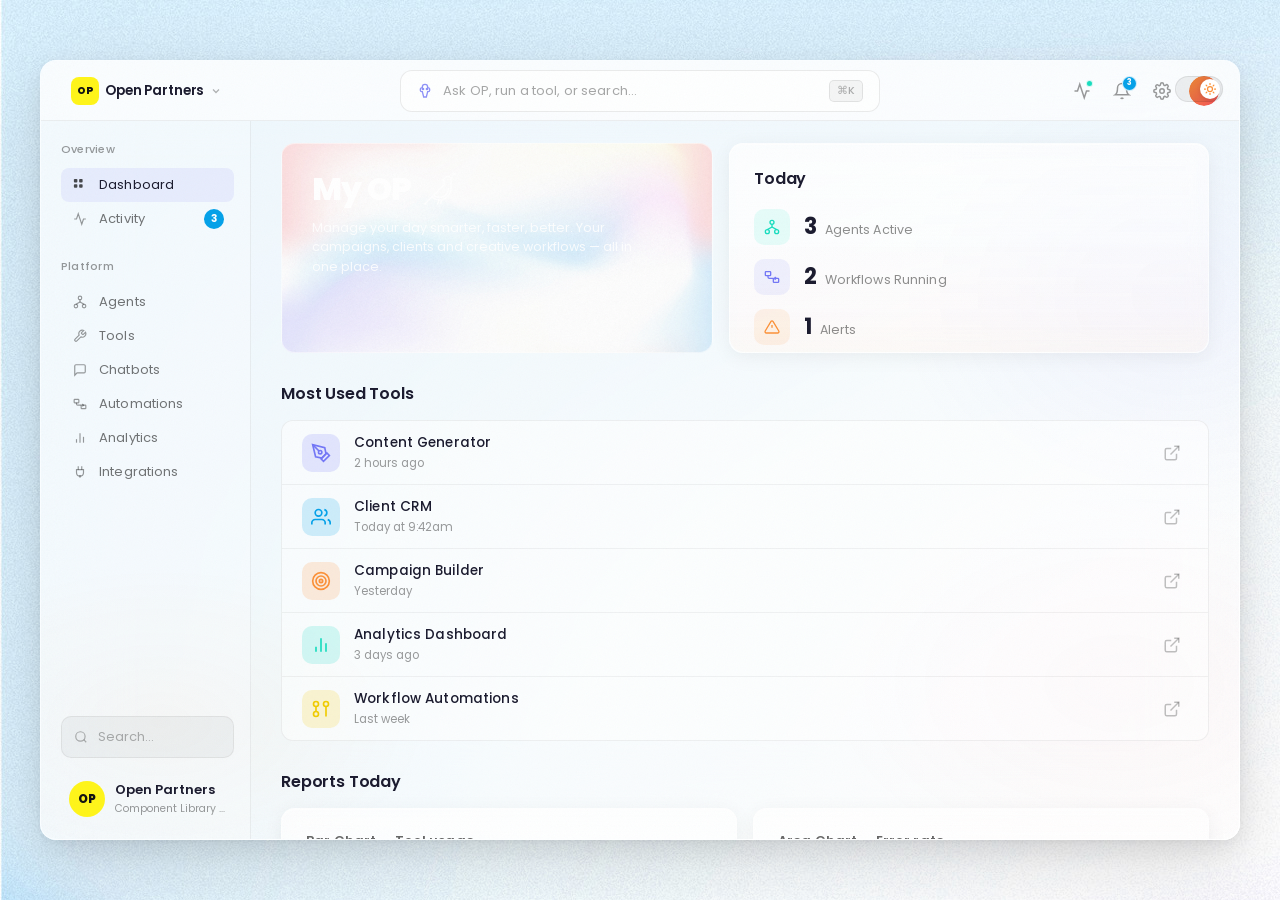
==== commit 05170565: "Add light/dark theme toggle following AIVU pattern - Light glassmorphism mode with frosted white sur" ====
--- a/open-partners-dark-ui/index.html
+++ b/open-partners-dark-ui/index.html
@@ -8,6 +8,16 @@
   <link rel="preconnect" href="https://fonts.gstatic.com" crossorigin>
   <link href="https://fonts.googleapis.com/css2?family=Poppins:wght@300;400;500;600;700;800&display=swap" rel="stylesheet">
   <link rel="stylesheet" href="styles.css">
+
+  <!-- Theme flash-prevention (runs before CSS loads) -->
+  <script>
+    (function () {
+      var stored = localStorage.getItem('op-dashboard-theme');
+      var prefersDark = window.matchMedia('(prefers-color-scheme: dark)').matches;
+      var theme = stored || (prefersDark ? 'dark' : 'light');
+      if (theme === 'light') document.documentElement.classList.add('theme-light');
+    })();
+  </script>
 </head>
 <body>
 
@@ -16,6 +26,24 @@
 
   <!-- Main application window – the dark glass container -->
   <div class="app-window">
+
+    <!-- Theme toggle — follows AIVU pattern -->
+    <button
+      type="button"
+      class="theme-toggle js-theme-toggle"
+      role="switch"
+      aria-checked="false"
+      aria-label="Toggle dark mode"
+    >
+      <span class="theme-toggle__knob">
+        <svg class="theme-toggle__icon theme-toggle__icon--sun" width="12" height="12" viewBox="0 0 24 24" fill="none" stroke="#FB9138" stroke-width="2.5" stroke-linecap="round">
+          <circle cx="12" cy="12" r="5"/><line x1="12" y1="1" x2="12" y2="3"/><line x1="12" y1="21" x2="12" y2="23"/><line x1="4.22" y1="4.22" x2="5.64" y2="5.64"/><line x1="18.36" y1="18.36" x2="19.78" y2="19.78"/><line x1="1" y1="12" x2="3" y2="12"/><line x1="21" y1="12" x2="23" y2="12"/><line x1="4.22" y1="19.78" x2="5.64" y2="18.36"/><line x1="18.36" y1="5.64" x2="19.78" y2="4.22"/>
+        </svg>
+        <svg class="theme-toggle__icon theme-toggle__icon--moon" width="12" height="12" viewBox="0 0 24 24" fill="none" stroke="#ffffff" stroke-width="2.5" stroke-linecap="round">
+          <path d="M21 12.79A9 9 0 1 1 11.21 3 7 7 0 0 0 21 12.79z"/>
+        </svg>
+      </span>
+    </button>
 
     <!-- Workspace control bar -->
     <div class="control-bar">
@@ -520,5 +548,58 @@
     </div>
   </div>
 
+  <!-- Theme toggle script — follows AIVU pattern -->
+  <script>
+    (function () {
+      var STORAGE_KEY = 'op-dashboard-theme';
+      var CLASS_LIGHT = 'theme-light';
+      var $toggle = document.querySelector('.js-theme-toggle');
+      if (!$toggle) return;
+
+      function currentTheme() {
+        return document.documentElement.classList.contains(CLASS_LIGHT) ? 'light' : 'dark';
+      }
+
+      function applyTheme(theme) {
+        /* Add transition class for smooth switch */
+        document.documentElement.classList.add('theme-transitioning');
+
+        if (theme === 'light') {
+          document.documentElement.classList.add(CLASS_LIGHT);
+        } else {
+          document.documentElement.classList.remove(CLASS_LIGHT);
+        }
+        $toggle.setAttribute('aria-checked', String(theme === 'dark'));
+        $toggle.setAttribute('aria-label',
+          theme === 'light' ? 'Switch to dark mode' : 'Switch to light mode'
+        );
+        localStorage.setItem(STORAGE_KEY, theme);
+
+        /* Remove transition class after animation completes */
+        setTimeout(function () {
+          document.documentElement.classList.remove('theme-transitioning');
+        }, 300);
+      }
+
+      function toggle() {
+        applyTheme(currentTheme() === 'dark' ? 'light' : 'dark');
+      }
+
+      /* Resolve initial theme (head script already set the class, sync the button) */
+      var stored = localStorage.getItem(STORAGE_KEY);
+      var theme = stored || (window.matchMedia('(prefers-color-scheme: dark)').matches ? 'dark' : 'light');
+      /* Don't animate on initial load */
+      if (theme === 'light') {
+        document.documentElement.classList.add(CLASS_LIGHT);
+      }
+      $toggle.setAttribute('aria-checked', String(theme === 'dark'));
+      $toggle.setAttribute('aria-label',
+        theme === 'light' ? 'Switch to dark mode' : 'Switch to light mode'
+      );
+
+      $toggle.addEventListener('click', toggle);
+    })();
+  </script>
+
 </body>
 </html>
--- a/open-partners-dark-ui/styles.css
+++ b/open-partners-dark-ui/styles.css
@@ -1327,4 +1327,404 @@
   background-repeat: repeat;
   background-size: 256px 256px;
   border-radius: 16px;
+}
+
+/* ==========================================================================
+   THEME TOGGLE BUTTON
+   Follows AIVU pattern: slide toggle with sun/moon, pinned top-right
+   ========================================================================== */
+.theme-toggle {
+  position: absolute;
+  top: 15px;
+  right: 16px;
+  z-index: 250;
+  appearance: none;
+  cursor: pointer;
+  width: 48px;
+  height: 26px;
+  min-height: 26px;
+  border-radius: 13px;
+  padding: 0;
+  margin: 0;
+  flex-shrink: 0;
+  font-size: 0;
+  line-height: 1;
+  background: rgba(255, 255, 255, 0.12);
+  border: 1px solid rgba(255, 255, 255, 0.15);
+  transition: background 200ms ease, border-color 200ms ease;
+}
+
+.theme-toggle__knob {
+  position: absolute;
+  top: 2px;
+  left: 2px;
+  width: 20px;
+  height: 20px;
+  border-radius: 50%;
+  background: #1a1a2e;
+  display: flex;
+  align-items: center;
+  justify-content: center;
+  transition: transform 200ms ease, background 200ms ease;
+  pointer-events: none;
+}
+
+.theme-toggle__icon {
+  position: absolute;
+  width: 12px;
+  height: 12px;
+  transition: opacity 200ms ease;
+}
+
+.theme-toggle__icon--sun { opacity: 0; }
+.theme-toggle__icon--moon { opacity: 1; }
+
+/* ==========================================================================
+   LIGHT MODE – html.theme-light overrides
+   Same layout, inverted colour system, light glassmorphism
+   ========================================================================== */
+
+/* Background: use Digitalism (soft, atmospheric light gradient) */
+html.theme-light .background {
+  background: #f0ece4;
+  background-image: url('../assets/backgrounds/OP Gradients_Digitalism_1920x1080.jpg');
+}
+
+html.theme-light body {
+  background: #f0ece4;
+}
+
+/* Main glass container: light frosted glass */
+html.theme-light .app-window {
+  background: rgba(255, 255, 255, 0.60);
+  border: 1px solid rgba(255, 255, 255, 0.65);
+  box-shadow:
+    0 25px 80px rgba(0, 0, 0, 0.12),
+    0 10px 30px rgba(0, 0, 0, 0.08),
+    0 2px 8px rgba(0, 0, 0, 0.05);
+}
+
+/* Colour bleed: softer warm tints for light mode */
+html.theme-light .app-window::after {
+  background:
+    radial-gradient(
+      ellipse 40% 50% at 95% 30%,
+      rgba(115, 119, 246, 0.06) 0%,
+      transparent 60%
+    ),
+    radial-gradient(
+      ellipse 45% 40% at 10% 85%,
+      rgba(251, 145, 56, 0.05) 0%,
+      transparent 50%
+    ),
+    radial-gradient(
+      ellipse 50% 50% at 90% 80%,
+      rgba(240, 79, 87, 0.04) 0%,
+      transparent 50%
+    );
+}
+
+/* Noise overlay: slightly stronger on light */
+html.theme-light .app-window::before {
+  opacity: 0.03;
+}
+
+/* ---------- Control bar ---------- */
+html.theme-light .control-bar {
+  background: rgba(255, 255, 255, 0.55);
+  border-bottom: 1px solid rgba(0, 0, 0, 0.06);
+}
+
+html.theme-light .workspace-switcher:hover {
+  background: rgba(0, 0, 0, 0.05);
+}
+
+html.theme-light .workspace-name {
+  color: #1a1a2e;
+}
+
+html.theme-light .workspace-chevron {
+  color: rgba(0, 0, 0, 0.3);
+}
+
+html.theme-light .command-bar {
+  background: rgba(255, 255, 255, 0.65);
+  border: 1px solid rgba(0, 0, 0, 0.08);
+}
+
+html.theme-light .command-bar:hover {
+  background: rgba(255, 255, 255, 0.80);
+  border-color: rgba(0, 0, 0, 0.12);
+}
+
+html.theme-light .command-bar-text {
+  color: rgba(0, 0, 0, 0.35);
+}
+
+html.theme-light .command-bar-shortcut {
+  color: rgba(0, 0, 0, 0.3);
+  background: rgba(0, 0, 0, 0.04);
+  border-color: rgba(0, 0, 0, 0.08);
+}
+
+html.theme-light .control-icon {
+  color: rgba(0, 0, 0, 0.40);
+}
+
+html.theme-light .control-icon:hover {
+  background: rgba(0, 0, 0, 0.05);
+  color: rgba(0, 0, 0, 0.65);
+}
+
+html.theme-light .control-dot {
+  border-color: rgba(255, 255, 255, 0.8);
+}
+
+html.theme-light .badge {
+  border-color: rgba(255, 255, 255, 0.8);
+}
+
+/* ---------- Sidebar ---------- */
+html.theme-light .sidebar {
+  border-right: 1px solid rgba(0, 0, 0, 0.06);
+  background: rgba(255, 255, 255, 0.25);
+}
+
+html.theme-light .sidebar-label {
+  color: rgba(0, 0, 0, 0.40);
+}
+
+html.theme-light .sidebar-item {
+  color: rgba(0, 0, 0, 0.55);
+}
+
+html.theme-light .sidebar-item.active {
+  background: rgba(115, 119, 246, 0.10);
+  color: #1a1a2e;
+}
+
+html.theme-light .sidebar-icon {
+  color: rgba(0, 0, 0, 0.40);
+}
+
+html.theme-light .sidebar-item.active .sidebar-icon {
+  color: rgba(0, 0, 0, 0.70);
+}
+
+html.theme-light .sidebar-search {
+  background: rgba(0, 0, 0, 0.04);
+  border-color: rgba(0, 0, 0, 0.06);
+}
+
+html.theme-light .sidebar-search-icon {
+  color: rgba(0, 0, 0, 0.30);
+}
+
+html.theme-light .sidebar-search-text {
+  color: rgba(0, 0, 0, 0.30);
+}
+
+html.theme-light .sidebar-profile-name {
+  color: #1a1a2e;
+}
+
+html.theme-light .sidebar-profile-meta {
+  color: rgba(0, 0, 0, 0.40);
+}
+
+/* ---------- Main content text ---------- */
+html.theme-light .section-title {
+  color: #1a1a2e;
+}
+
+html.theme-light .main-title {
+  color: #1a1a2e;
+}
+
+html.theme-light .sub-tab {
+  color: rgba(0, 0, 0, 0.35);
+}
+
+html.theme-light .sub-tab.active {
+  color: #1a1a2e;
+}
+
+/* ---------- Promo banner ---------- */
+/* In light mode, use Birthday Cake gradient (warm, vibrant, light-friendly) */
+html.theme-light .promo-banner {
+  background-image: url('../assets/backgrounds/OP Gradients_Birthday-Cake.jpg');
+  border-color: rgba(255, 255, 255, 0.50);
+}
+
+/* ---------- Tools list ---------- */
+html.theme-light .tools-list {
+  background: rgba(255, 255, 255, 0.50);
+  border-color: rgba(0, 0, 0, 0.06);
+}
+
+html.theme-light .tool-row {
+  border-bottom-color: rgba(0, 0, 0, 0.05);
+}
+
+html.theme-light .tool-name {
+  color: #1a1a2e;
+}
+
+html.theme-light .tool-time {
+  color: rgba(0, 0, 0, 0.40);
+}
+
+html.theme-light .tool-action {
+  color: rgba(0, 0, 0, 0.25);
+}
+
+html.theme-light .tool-action:hover {
+  color: rgba(0, 0, 0, 0.50);
+  background: rgba(0, 0, 0, 0.05);
+}
+
+/* ---------- Report cards – light glass ---------- */
+html.theme-light .report-card {
+  background:
+    linear-gradient(
+      180deg,
+      rgba(255, 255, 255, 0.65) 0%,
+      rgba(255, 255, 255, 0.45) 100%
+    );
+  border: 1px solid rgba(255, 255, 255, 0.60);
+  box-shadow:
+    0 4px 20px rgba(0, 0, 0, 0.06),
+    inset 0 1px 0 rgba(255, 255, 255, 0.8);
+}
+
+/* Light mode warm glow: softer */
+html.theme-light .report-card::after {
+  background: linear-gradient(
+    to top,
+    rgba(251, 145, 56, 0.04) 0%,
+    rgba(240, 79, 87, 0.02) 30%,
+    transparent 100%
+  );
+}
+
+html.theme-light .report-card-title {
+  color: rgba(0, 0, 0, 0.60);
+}
+
+/* ---------- Today panel ---------- */
+html.theme-light .today-title {
+  color: #1a1a2e;
+}
+
+html.theme-light .today-metric-value {
+  color: #1a1a2e;
+}
+
+html.theme-light .today-metric-label {
+  color: rgba(0, 0, 0, 0.45);
+}
+
+/* Today metric icon backgrounds: slightly stronger on light */
+html.theme-light .today-metric-icon.green {
+  background: rgba(23, 221, 191, 0.10);
+}
+
+html.theme-light .today-metric-icon.purple {
+  background: rgba(115, 119, 246, 0.10);
+}
+
+html.theme-light .today-metric-icon.amber {
+  background: rgba(251, 145, 56, 0.10);
+}
+
+html.theme-light .today-metric-icon.blue {
+  background: rgba(4, 161, 233, 0.10);
+}
+
+/* ---------- Chart text & axes ---------- */
+html.theme-light .bar-y-axis span,
+html.theme-light .area-y-axis span,
+html.theme-light .area-x-axis span,
+html.theme-light .bar-label {
+  color: rgba(0, 0, 0, 0.35);
+}
+
+html.theme-light .bar-chart-bars {
+  border-bottom-color: rgba(0, 0, 0, 0.08);
+}
+
+html.theme-light .area-x-axis {
+  border-top-color: rgba(0, 0, 0, 0.08);
+}
+
+html.theme-light .legend-item {
+  color: rgba(0, 0, 0, 0.50);
+}
+
+html.theme-light .ring-value {
+  color: #1a1a2e;
+}
+
+html.theme-light .ring-label {
+  color: rgba(0, 0, 0, 0.40);
+}
+
+/* Bar colour: use mustard on light (pure yellow too bright on white) */
+html.theme-light .bar {
+  background: var(--op-mustard);
+}
+
+/* ---------- Scrollbar – light mode ---------- */
+html.theme-light .main-content::-webkit-scrollbar-thumb,
+html.theme-light .sidebar::-webkit-scrollbar-thumb {
+  background: rgba(0, 0, 0, 0.10);
+}
+
+/* ---------- Section label ---------- */
+html.theme-light .section-label {
+  color: rgba(0, 0, 0, 0.35);
+}
+
+/* ---------- Theme toggle: light mode state ---------- */
+html.theme-light .theme-toggle {
+  background: rgba(0, 0, 0, 0.06);
+  border-color: rgba(0, 0, 0, 0.08);
+}
+
+html.theme-light .theme-toggle__knob {
+  transform: translateX(22px);
+  background: #ffffff;
+  box-shadow: 0 1px 4px rgba(0, 0, 0, 0.12);
+}
+
+html.theme-light .theme-toggle__icon--sun { opacity: 1; }
+html.theme-light .theme-toggle__icon--moon { opacity: 0; }
+
+/* ---------- Donut chart bg ring: adapt for light ---------- */
+html.theme-light .donut-svg > circle:first-child {
+  stroke: rgba(0, 0, 0, 0.06);
+}
+
+/* Progress ring bg circles */
+html.theme-light .ring-svg > circle:first-child {
+  stroke: rgba(0, 0, 0, 0.06);
+}
+
+/* ---------- Global transition for smooth theme switch ---------- */
+html {
+  transition: none;
+}
+
+html *,
+html *::before,
+html *::after {
+  transition-property: background, background-color, border-color, color, box-shadow, opacity;
+  transition-duration: 0s;
+}
+
+html.theme-transitioning *,
+html.theme-transitioning *::before,
+html.theme-transitioning *::after {
+  transition-duration: 250ms;
+  transition-timing-function: ease;
 }
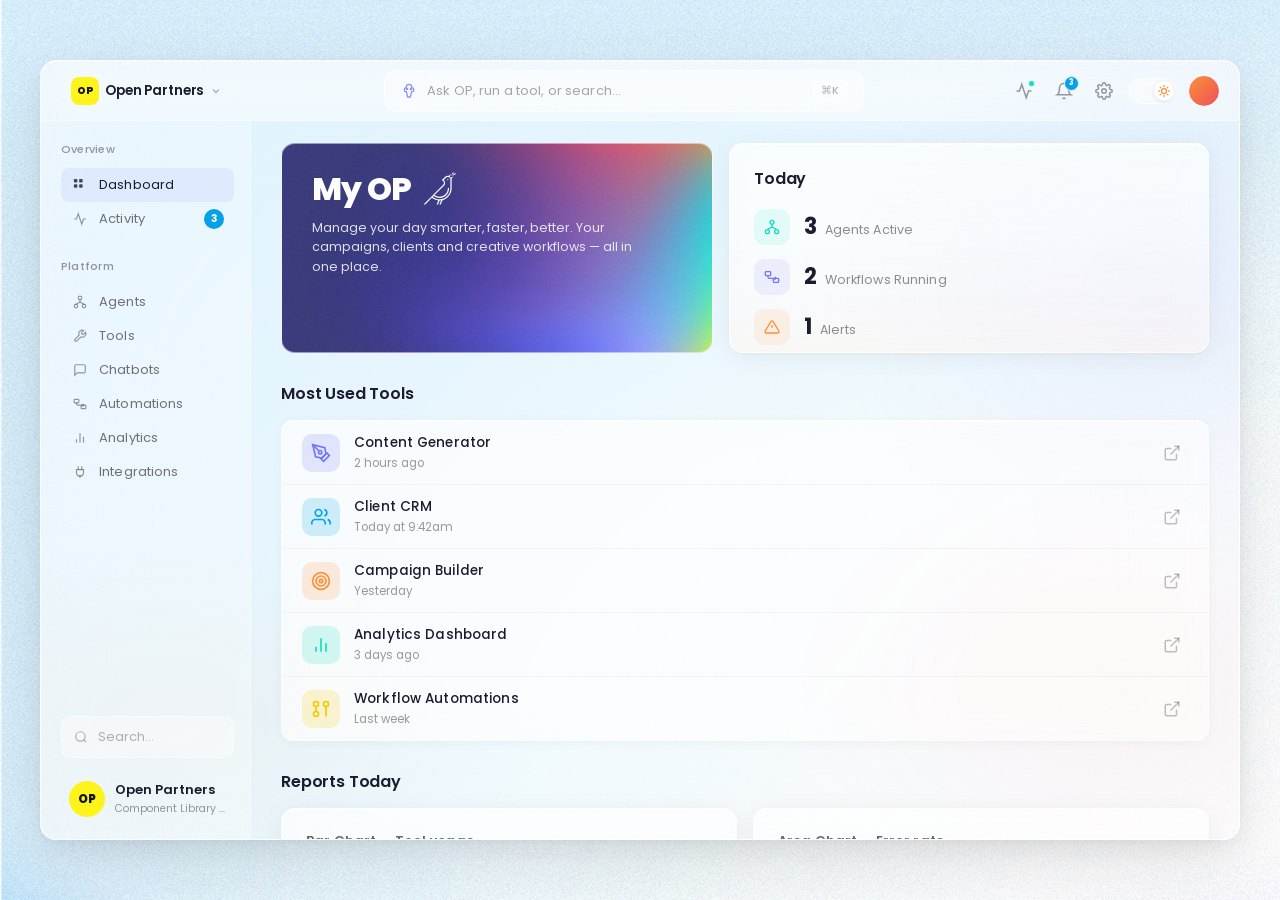
==== commit 006bdab9: "Fix light mode: translucent glass, layered depth, inline toggle, Prism gradient - Move theme toggle " ====
--- a/open-partners-dark-ui/index.html
+++ b/open-partners-dark-ui/index.html
@@ -27,24 +27,6 @@
   <!-- Main application window – the dark glass container -->
   <div class="app-window">
 
-    <!-- Theme toggle — follows AIVU pattern -->
-    <button
-      type="button"
-      class="theme-toggle js-theme-toggle"
-      role="switch"
-      aria-checked="false"
-      aria-label="Toggle dark mode"
-    >
-      <span class="theme-toggle__knob">
-        <svg class="theme-toggle__icon theme-toggle__icon--sun" width="12" height="12" viewBox="0 0 24 24" fill="none" stroke="#FB9138" stroke-width="2.5" stroke-linecap="round">
-          <circle cx="12" cy="12" r="5"/><line x1="12" y1="1" x2="12" y2="3"/><line x1="12" y1="21" x2="12" y2="23"/><line x1="4.22" y1="4.22" x2="5.64" y2="5.64"/><line x1="18.36" y1="18.36" x2="19.78" y2="19.78"/><line x1="1" y1="12" x2="3" y2="12"/><line x1="21" y1="12" x2="23" y2="12"/><line x1="4.22" y1="19.78" x2="5.64" y2="18.36"/><line x1="18.36" y1="5.64" x2="19.78" y2="4.22"/>
-        </svg>
-        <svg class="theme-toggle__icon theme-toggle__icon--moon" width="12" height="12" viewBox="0 0 24 24" fill="none" stroke="#ffffff" stroke-width="2.5" stroke-linecap="round">
-          <path d="M21 12.79A9 9 0 1 1 11.21 3 7 7 0 0 0 21 12.79z"/>
-        </svg>
-      </span>
-    </button>
-
     <!-- Workspace control bar -->
     <div class="control-bar">
 
@@ -94,6 +76,23 @@
             <path d="M19.4 15a1.65 1.65 0 0 0 .33 1.82l.06.06a2 2 0 0 1-2.83 2.83l-.06-.06a1.65 1.65 0 0 0-1.82-.33 1.65 1.65 0 0 0-1 1.51V21a2 2 0 0 1-4 0v-.09A1.65 1.65 0 0 0 9 19.4a1.65 1.65 0 0 0-1.82.33l-.06.06a2 2 0 0 1-2.83-2.83l.06-.06A1.65 1.65 0 0 0 4.68 15a1.65 1.65 0 0 0-1.51-1H3a2 2 0 0 1 0-4h.09A1.65 1.65 0 0 0 4.6 9a1.65 1.65 0 0 0-.33-1.82l-.06-.06a2 2 0 0 1 2.83-2.83l.06.06A1.65 1.65 0 0 0 9 4.68a1.65 1.65 0 0 0 1-1.51V3a2 2 0 0 1 4 0v.09a1.65 1.65 0 0 0 1 1.51 1.65 1.65 0 0 0 1.82-.33l.06-.06a2 2 0 0 1 2.83 2.83l-.06.06A1.65 1.65 0 0 0 19.4 9a1.65 1.65 0 0 0 1.51 1H21a2 2 0 0 1 0 4h-.09a1.65 1.65 0 0 0-1.51 1z"/>
           </svg>
         </div>
+        <!-- Theme toggle — inline in control bar -->
+        <button
+          type="button"
+          class="theme-toggle js-theme-toggle"
+          role="switch"
+          aria-checked="false"
+          aria-label="Toggle dark mode"
+        >
+          <span class="theme-toggle__knob">
+            <svg class="theme-toggle__icon theme-toggle__icon--sun" width="12" height="12" viewBox="0 0 24 24" fill="none" stroke="#FB9138" stroke-width="2.5" stroke-linecap="round">
+              <circle cx="12" cy="12" r="5"/><line x1="12" y1="1" x2="12" y2="3"/><line x1="12" y1="21" x2="12" y2="23"/><line x1="4.22" y1="4.22" x2="5.64" y2="5.64"/><line x1="18.36" y1="18.36" x2="19.78" y2="19.78"/><line x1="1" y1="12" x2="3" y2="12"/><line x1="21" y1="12" x2="23" y2="12"/><line x1="4.22" y1="19.78" x2="5.64" y2="18.36"/><line x1="18.36" y1="5.64" x2="19.78" y2="4.22"/>
+            </svg>
+            <svg class="theme-toggle__icon theme-toggle__icon--moon" width="12" height="12" viewBox="0 0 24 24" fill="none" stroke="#ffffff" stroke-width="2.5" stroke-linecap="round">
+              <path d="M21 12.79A9 9 0 1 1 11.21 3 7 7 0 0 0 21 12.79z"/>
+            </svg>
+          </span>
+        </button>
         <!-- Profile avatar -->
         <div class="control-avatar">
           <div class="control-avatar-img"></div>
--- a/open-partners-dark-ui/styles.css
+++ b/open-partners-dark-ui/styles.css
@@ -1334,10 +1334,7 @@
    Follows AIVU pattern: slide toggle with sun/moon, pinned top-right
    ========================================================================== */
 .theme-toggle {
-  position: absolute;
-  top: 15px;
-  right: 16px;
-  z-index: 250;
+  position: relative;
   appearance: none;
   cursor: pointer;
   width: 48px;
@@ -1345,7 +1342,7 @@
   min-height: 26px;
   border-radius: 13px;
   padding: 0;
-  margin: 0;
+  margin: 0 2px;
   flex-shrink: 0;
   font-size: 0;
   line-height: 1;
@@ -1394,32 +1391,35 @@
   background: #f0ece4;
 }
 
-/* Main glass container: light frosted glass */
+/* Main glass container: translucent — background shows through */
 html.theme-light .app-window {
-  background: rgba(255, 255, 255, 0.60);
-  border: 1px solid rgba(255, 255, 255, 0.65);
+  background: rgba(255, 255, 255, 0.38);
+  border: 1.5px solid rgba(255, 255, 255, 0.70);
   box-shadow:
-    0 25px 80px rgba(0, 0, 0, 0.12),
-    0 10px 30px rgba(0, 0, 0, 0.08),
-    0 2px 8px rgba(0, 0, 0, 0.05);
-}
-
-/* Colour bleed: softer warm tints for light mode */
+    0 25px 80px rgba(0, 0, 0, 0.10),
+    0 10px 30px rgba(0, 0, 0, 0.06),
+    0 2px 8px rgba(0, 0, 0, 0.04),
+    inset 0 1px 0 rgba(255, 255, 255, 0.50);
+  backdrop-filter: blur(50px) saturate(1.4);
+  -webkit-backdrop-filter: blur(50px) saturate(1.4);
+}
+
+/* Colour bleed: let background gradient tint the glass softly */
 html.theme-light .app-window::after {
   background:
     radial-gradient(
-      ellipse 40% 50% at 95% 30%,
-      rgba(115, 119, 246, 0.06) 0%,
+      ellipse 50% 60% at 95% 30%,
+      rgba(115, 119, 246, 0.08) 0%,
       transparent 60%
     ),
     radial-gradient(
-      ellipse 45% 40% at 10% 85%,
-      rgba(251, 145, 56, 0.05) 0%,
+      ellipse 50% 45% at 10% 85%,
+      rgba(251, 145, 56, 0.06) 0%,
       transparent 50%
     ),
     radial-gradient(
-      ellipse 50% 50% at 90% 80%,
-      rgba(240, 79, 87, 0.04) 0%,
+      ellipse 55% 55% at 90% 80%,
+      rgba(240, 79, 87, 0.05) 0%,
       transparent 50%
     );
 }
@@ -1429,10 +1429,12 @@
   opacity: 0.03;
 }
 
-/* ---------- Control bar ---------- */
+/* ---------- Control bar — translucent, part of outer glass shell ---------- */
 html.theme-light .control-bar {
-  background: rgba(255, 255, 255, 0.55);
-  border-bottom: 1px solid rgba(0, 0, 0, 0.06);
+  background: rgba(255, 255, 255, 0.35);
+  border-bottom: 1px solid rgba(255, 255, 255, 0.45);
+  backdrop-filter: blur(20px);
+  -webkit-backdrop-filter: blur(20px);
 }
 
 html.theme-light .workspace-switcher:hover {
@@ -1448,13 +1450,13 @@
 }
 
 html.theme-light .command-bar {
+  background: rgba(255, 255, 255, 0.50);
+  border: 1px solid rgba(255, 255, 255, 0.55);
+}
+
+html.theme-light .command-bar:hover {
   background: rgba(255, 255, 255, 0.65);
-  border: 1px solid rgba(0, 0, 0, 0.08);
-}
-
-html.theme-light .command-bar:hover {
-  background: rgba(255, 255, 255, 0.80);
-  border-color: rgba(0, 0, 0, 0.12);
+  border-color: rgba(255, 255, 255, 0.70);
 }
 
 html.theme-light .command-bar-text {
@@ -1463,8 +1465,8 @@
 
 html.theme-light .command-bar-shortcut {
   color: rgba(0, 0, 0, 0.3);
-  background: rgba(0, 0, 0, 0.04);
-  border-color: rgba(0, 0, 0, 0.08);
+  background: rgba(255, 255, 255, 0.40);
+  border-color: rgba(255, 255, 255, 0.50);
 }
 
 html.theme-light .control-icon {
@@ -1484,10 +1486,10 @@
   border-color: rgba(255, 255, 255, 0.8);
 }
 
-/* ---------- Sidebar ---------- */
+/* ---------- Sidebar — slightly more opaque than window, less than cards ---------- */
 html.theme-light .sidebar {
-  border-right: 1px solid rgba(0, 0, 0, 0.06);
-  background: rgba(255, 255, 255, 0.25);
+  border-right: 1px solid rgba(255, 255, 255, 0.40);
+  background: rgba(255, 255, 255, 0.30);
 }
 
 html.theme-light .sidebar-label {
@@ -1512,8 +1514,8 @@
 }
 
 html.theme-light .sidebar-search {
-  background: rgba(0, 0, 0, 0.04);
-  border-color: rgba(0, 0, 0, 0.06);
+  background: rgba(255, 255, 255, 0.40);
+  border-color: rgba(255, 255, 255, 0.50);
 }
 
 html.theme-light .sidebar-search-icon {
@@ -1549,21 +1551,25 @@
   color: #1a1a2e;
 }
 
-/* ---------- Promo banner ---------- */
-/* In light mode, use Birthday Cake gradient (warm, vibrant, light-friendly) */
+/* ---------- Promo banner — use Prism (bright, vibrant for legible white text) ---------- */
 html.theme-light .promo-banner {
-  background-image: url('../assets/backgrounds/OP Gradients_Birthday-Cake.jpg');
+  background-image: url('../assets/backgrounds/OP Gradients Colour_Prism.jpg');
   border-color: rgba(255, 255, 255, 0.50);
 }
 
-/* ---------- Tools list ---------- */
+/* ---------- Tools list — front layer, opaque ---------- */
 html.theme-light .tools-list {
-  background: rgba(255, 255, 255, 0.50);
-  border-color: rgba(0, 0, 0, 0.06);
+  background: rgba(255, 255, 255, 0.60);
+  border: 1px solid rgba(255, 255, 255, 0.70);
+  backdrop-filter: blur(12px);
+  -webkit-backdrop-filter: blur(12px);
+  box-shadow:
+    0 2px 12px rgba(0, 0, 0, 0.04),
+    inset 0 1px 0 rgba(255, 255, 255, 0.80);
 }
 
 html.theme-light .tool-row {
-  border-bottom-color: rgba(0, 0, 0, 0.05);
+  border-bottom-color: rgba(0, 0, 0, 0.04);
 }
 
 html.theme-light .tool-name {
@@ -1583,18 +1589,21 @@
   background: rgba(0, 0, 0, 0.05);
 }
 
-/* ---------- Report cards – light glass ---------- */
+/* ---------- Report cards – front layer, most opaque ---------- */
 html.theme-light .report-card {
   background:
     linear-gradient(
       180deg,
-      rgba(255, 255, 255, 0.65) 0%,
-      rgba(255, 255, 255, 0.45) 100%
+      rgba(255, 255, 255, 0.72) 0%,
+      rgba(255, 255, 255, 0.55) 100%
     );
-  border: 1px solid rgba(255, 255, 255, 0.60);
+  border: 1px solid rgba(255, 255, 255, 0.75);
   box-shadow:
-    0 4px 20px rgba(0, 0, 0, 0.06),
-    inset 0 1px 0 rgba(255, 255, 255, 0.8);
+    0 4px 24px rgba(0, 0, 0, 0.06),
+    0 1px 3px rgba(0, 0, 0, 0.04),
+    inset 0 1px 0 rgba(255, 255, 255, 0.85);
+  backdrop-filter: blur(16px);
+  -webkit-backdrop-filter: blur(16px);
 }
 
 /* Light mode warm glow: softer */
@@ -1687,8 +1696,8 @@
 
 /* ---------- Theme toggle: light mode state ---------- */
 html.theme-light .theme-toggle {
-  background: rgba(0, 0, 0, 0.06);
-  border-color: rgba(0, 0, 0, 0.08);
+  background: rgba(255, 255, 255, 0.50);
+  border-color: rgba(255, 255, 255, 0.60);
 }
 
 html.theme-light .theme-toggle__knob {
